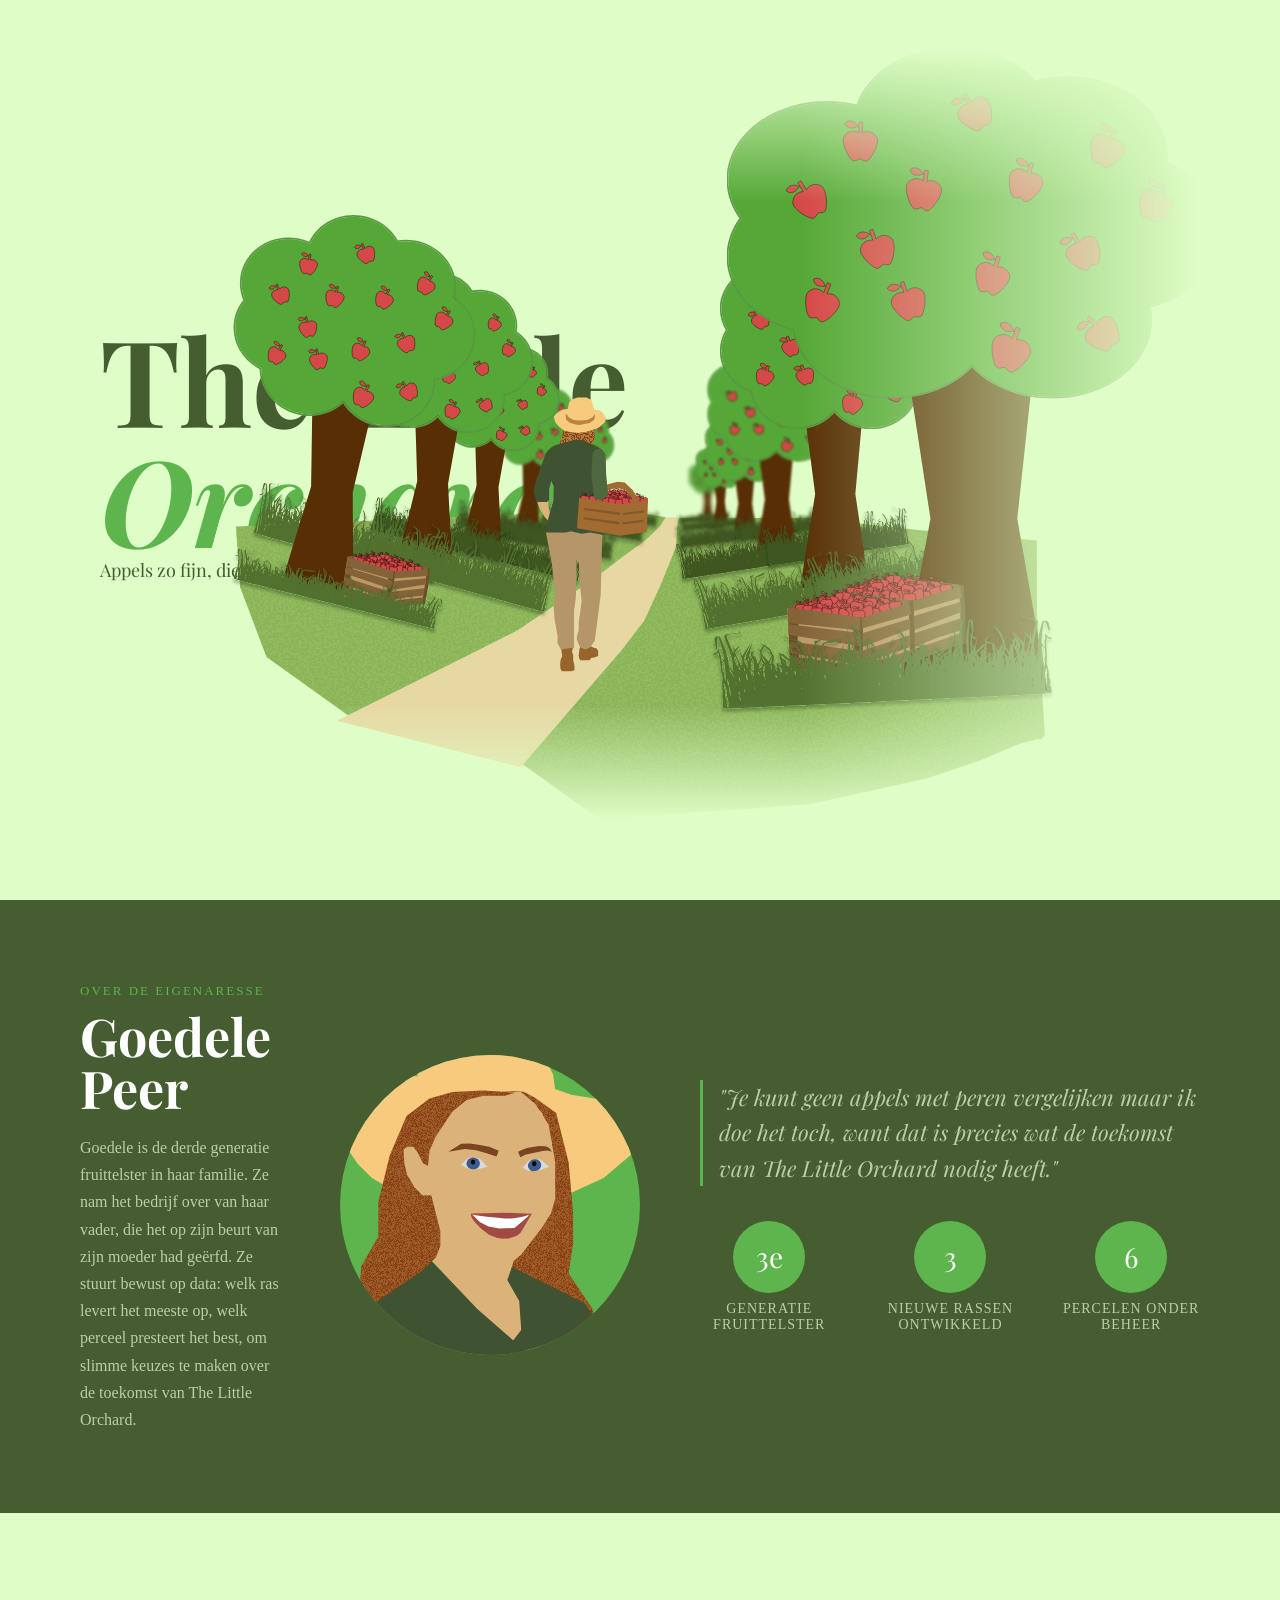
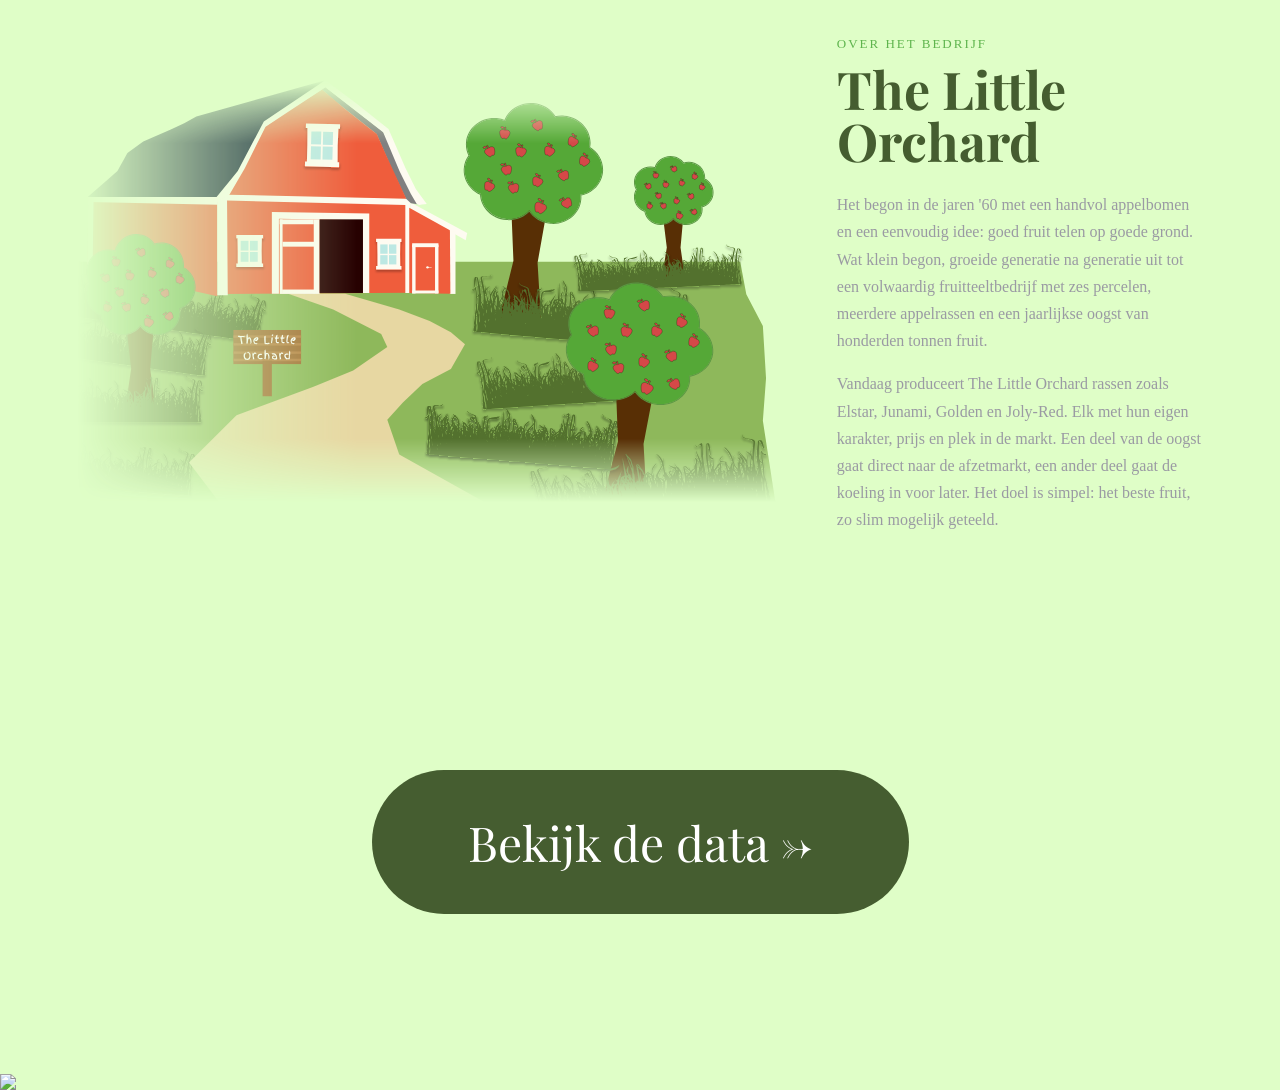
==== index.html @ 01099bfd "Landing Page Added landing page of The Little Orchard, with information about the owner, the busines" ====
<!DOCTYPE html>
<html lang="en">
<head>
    <meta charset="UTF-8">
    <meta name="viewport" content="width=device-width, initial-scale=1.0">
    <link href="https://fonts.googleapis.com/css2?family=Playfair+Display:ital,wght@0,700;1,700&display=swap" rel="stylesheet">
    <link rel="icon" href="img/icon.png">
    <title>The Little Orchard</title>
    <link rel="stylesheet" href="css/style.css">
</head>
<body>
    <section id="welcome">
        <div id="home">
            <h1>The Little</h1>
            <h1 class="orchard">Orchard!</h1>
            <p class="subtitle">Appels zo fijn, die moeten wel van The Little Orchard zijn!</p>
        </div>
        <img id="background" src="img/background.svg" alt="Achtergrond foto" draggable="false">
    </section>

    <section id="goedele">
        <div id="goedele-text">
            <p class="label">OVER DE EIGENARESSE</p>
            <h2>Goedele Peer</h2>
            <p>Goedele is de derde generatie fruittelster in haar familie. Ze nam het bedrijf over van haar vader, die het op zijn beurt van zijn moeder had geërfd. Ze stuurt bewust op data: welk ras levert het meeste op, welk perceel presteert het best, om slimme keuzes te maken over de toekomst van The Little Orchard.</p>
        </div>
        <div id="goedele-img">
            <img src="img/goedele.svg" alt="Goedele Peer" draggable="false">
        </div>
        <div id="goedele-extra">
            <blockquote>"Je kunt geen appels met peren vergelijken maar ik doe het toch, want dat is precies wat de toekomst van The Little Orchard nodig heeft."</blockquote>
            <div id="goedele-stats">
                <div class="stat">
                    <span class="stat-number">3e</span>
                    <span class="stat-label">generatie fruittelster</span>
                </div>
                <div class="stat">
                    <span class="stat-number">3</span>
                    <span class="stat-label">nieuwe rassen ontwikkeld</span>
                </div>
                <div class="stat">
                    <span class="stat-number">6</span>
                    <span class="stat-label">percelen onder beheer</span>
                </div>
            </div>
        </div>
    </section>

    <section id="about">
        <img id="about-bg" src="img/barn.svg" alt="The Little Orchard"  draggable="false">
        <div id="about-text">
            <p class="label">Over het bedrijf</p>
            <h2>The Little Orchard</h2>
            <p>Het begon in de jaren '60 met een handvol appelbomen en een eenvoudig idee: goed fruit telen op goede grond. Wat klein begon, groeide generatie na generatie uit tot een volwaardig fruitteeltbedrijf met zes percelen, meerdere appelrassen en een jaarlijkse oogst van honderden tonnen fruit.</p>
            <p>Vandaag produceert The Little Orchard rassen zoals Elstar, Junami, Golden en Joly-Red. Elk met hun eigen karakter, prijs en plek in de markt. Een deel van de oogst gaat direct naar de afzetmarkt, een ander deel gaat de koeling in voor later. Het doel is simpel: het beste fruit, zo slim mogelijk geteeld.</p>
        </div>
    </section>

    <section id="visualisation">
        <a href="hier-komt-de-href-naar-de-data-visualisatie-pagina.html" id="visualisation-btn">Bekijk de data →</a>
    </section>
    <img src="img/Grass.svg" id="grass" draggable="false">
</body>
</html>
---- css/style.css ----
body{
    background-color:#DFFEC7;
    margin:0;
}

#welcome {
    position: relative;
    min-height: 100vh;
    display: flex;
    align-items: center;
    padding-left: 100px;
}

#home h1 {
    margin: 0;
    line-height: 1.0;
    font-family: 'Playfair Display', serif;
    font-size: 120px;
    color: #455D30;
}

#home h1.orchard {
    color: #5EB44D;
    font-style: italic;
}

.subtitle{
    margin:0;
    font-family: 'Playfair Display', serif;
    font-size: 18px;
    color:#455D30;;
}

#background {
    position: absolute;
    right: 80px;
    bottom: 80px;
    width: 1000px;
    mask-image:
        linear-gradient(to left, transparent 0%, black 40%),
        linear-gradient(to bottom, transparent 0%, black 20%),
        linear-gradient(to top, transparent 0%, black 15%);
    mask-composite: intersect;
}

#goedele {
    display: flex;
    align-items: center;
    justify-content: space-between;
    gap: 60px;
    padding: 80px 80px;
    background-color: #455D30;
}

#goedele-text .label {
    margin: 0 0 8px 0;
    font-size: 13px;
    letter-spacing: 2px;
    color: #5EB44D;
}

#goedele-text h2 {
    margin: 0 0 20px 0;
    font-family: 'Playfair Display', serif;
    font-size: 52px;
    color: white;
    line-height: 1.0;
}

#goedele-text p {
    margin: 0;
    color: #b8cfa8;
    max-width: 520px;
    line-height: 1.7;
}

#goedele-img img {
    width: 300px;
    height: 300px;
    border-radius: 50%;
    object-fit: cover;
    background-color: #5EB44D;
}

#goedele-extra {
    display: flex;
    flex-direction: column;
    gap: 35px;
    max-width: 500px;
}

#goedele-extra blockquote {
    margin: 0;
    font-family: 'Playfair Display', serif;
    font-style: italic;
    font-size: 22px;
    color: #b8cfa8;
    line-height: 1.6;
    border-left: 3px solid #5EB44D;
    padding-left: 16px;
}

#goedele-stats {
    display: flex;
    flex-direction: row;
    gap: 32px;
}

.stat {
    display: flex;
    flex-direction: column;
    align-items: center;
    gap: 8px;
}

.stat-number {
    font-family: 'Playfair Display', serif;
    font-size: 28px;
    color: white;
    line-height: 1.0;
    width: 72px;
    height: 72px;
    border-radius: 50%;
    background-color: #5EB44D;
    display: flex;
    align-items: center;
    justify-content: center;
}

.stat-label {
    font-size: 14px;
    color: #b8cfa8;
    text-transform: uppercase;
    letter-spacing: 1px;
    text-align: center;
}

#about {
    position: relative;
    display: flex;
    align-items: center;
    gap: 60px;
    padding: 120px 6vw;
    overflow: hidden;
}

#about-bg {
    width: 700px;
    flex-shrink: 0;
    mask-image:
        linear-gradient(to right, transparent 0%, black 40%),
        linear-gradient(to bottom, transparent 0%, black 15%),
        linear-gradient(to top, transparent 0%, black 15%);
    mask-composite: intersect;
}

#about-text .label {
    margin: 0 0 8px 0;
    font-size: 13px;
    text-transform: uppercase;
    letter-spacing: 2px;
    color: #5EB44D;
}

#about h2 {
    margin: 0 0 24px 0;
    font-family: 'Playfair Display', serif;
    font-size: 52px;
    color: #455D30;
    line-height: 1.0;
}

#about p {
    margin: 0 0 16px 0;
    color: #9a9aa3;
    line-height: 1.7;
}

#visualisation {
    display: flex;
    flex-direction: column;
    align-items: center;
    justify-content: center;
    padding: 100px 6vw 160px 6vw;
    gap: 80px;
}

#visualisation-btn {
    font-family: 'Playfair Display', serif;
    font-size: 48px;
    color: white;
    background-color: #455D30;
    padding: 40px 96px;
    border-radius: 100px;
    text-decoration: none;
    transition: background-color 0.2s;
}

#visualisation-btn:hover {
    background-color: #5EB44D;
}

#grass {
    width: 100%;
    display: block;
}
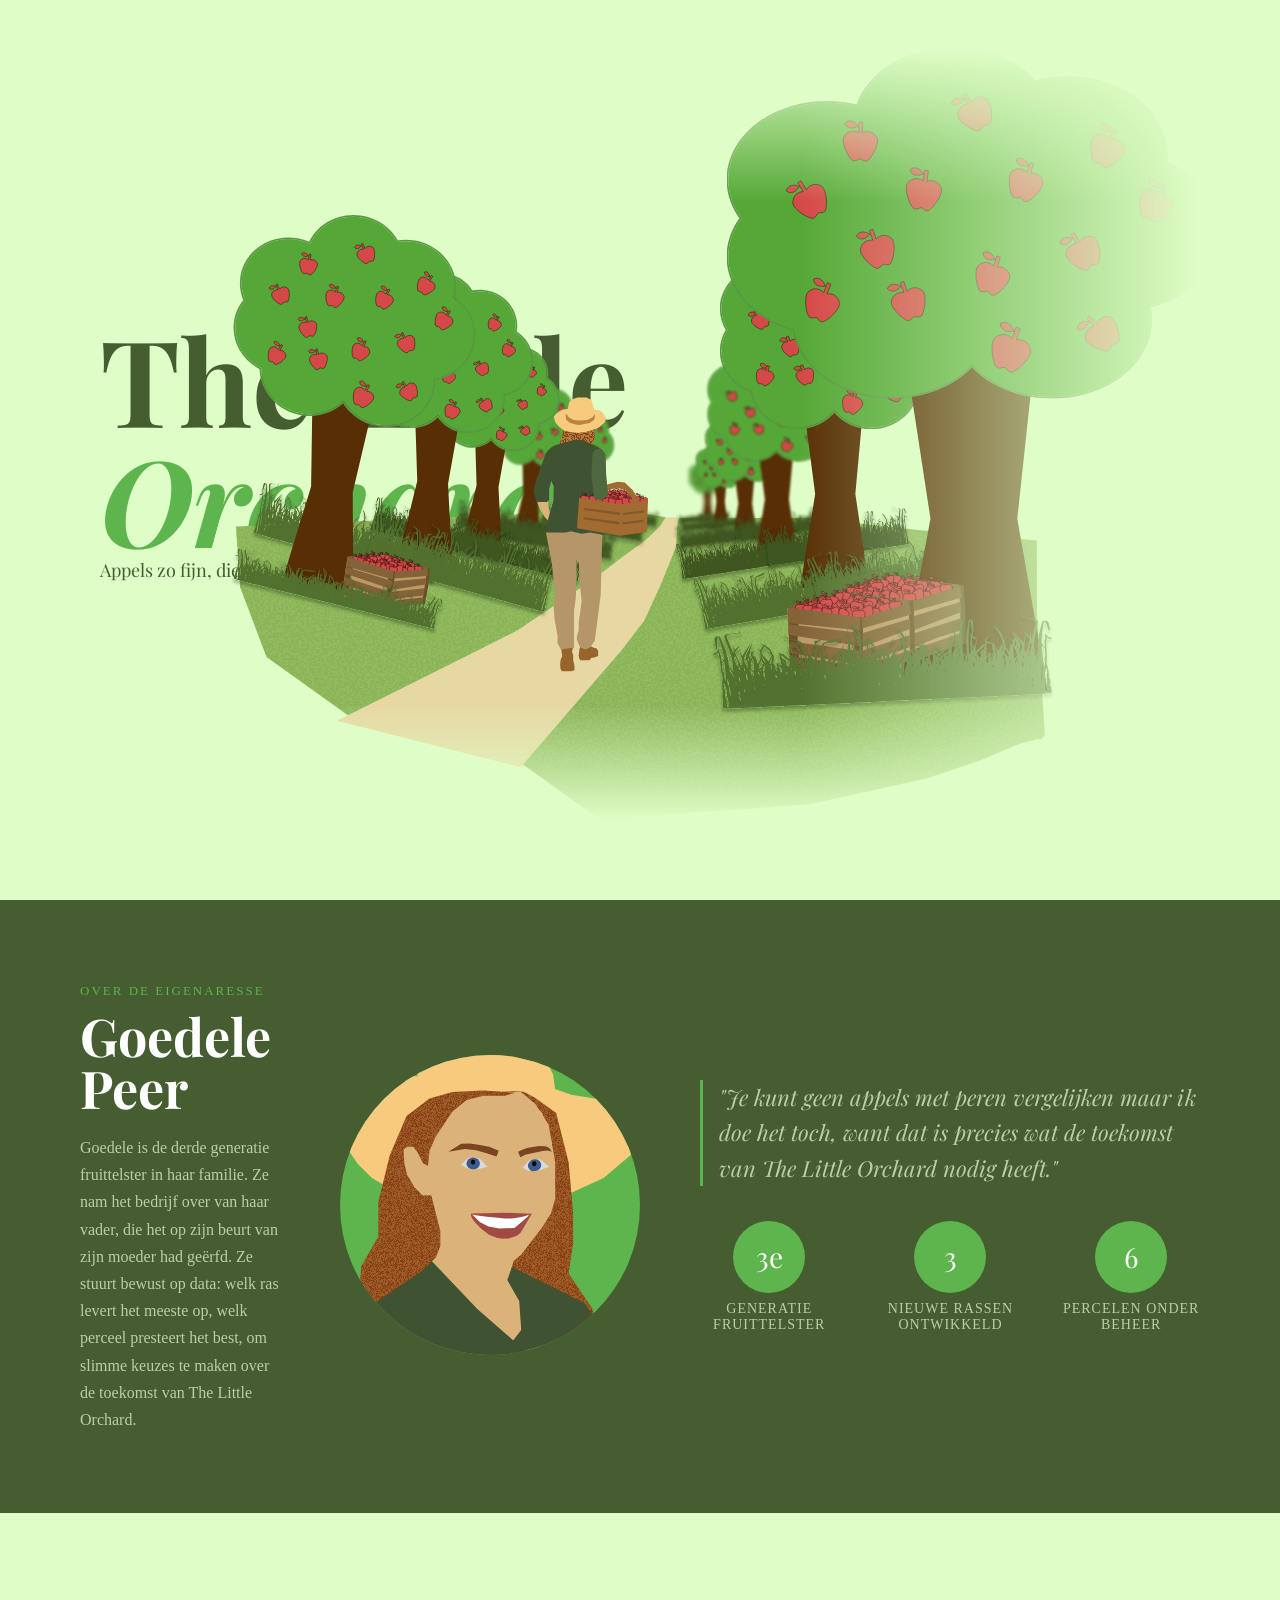
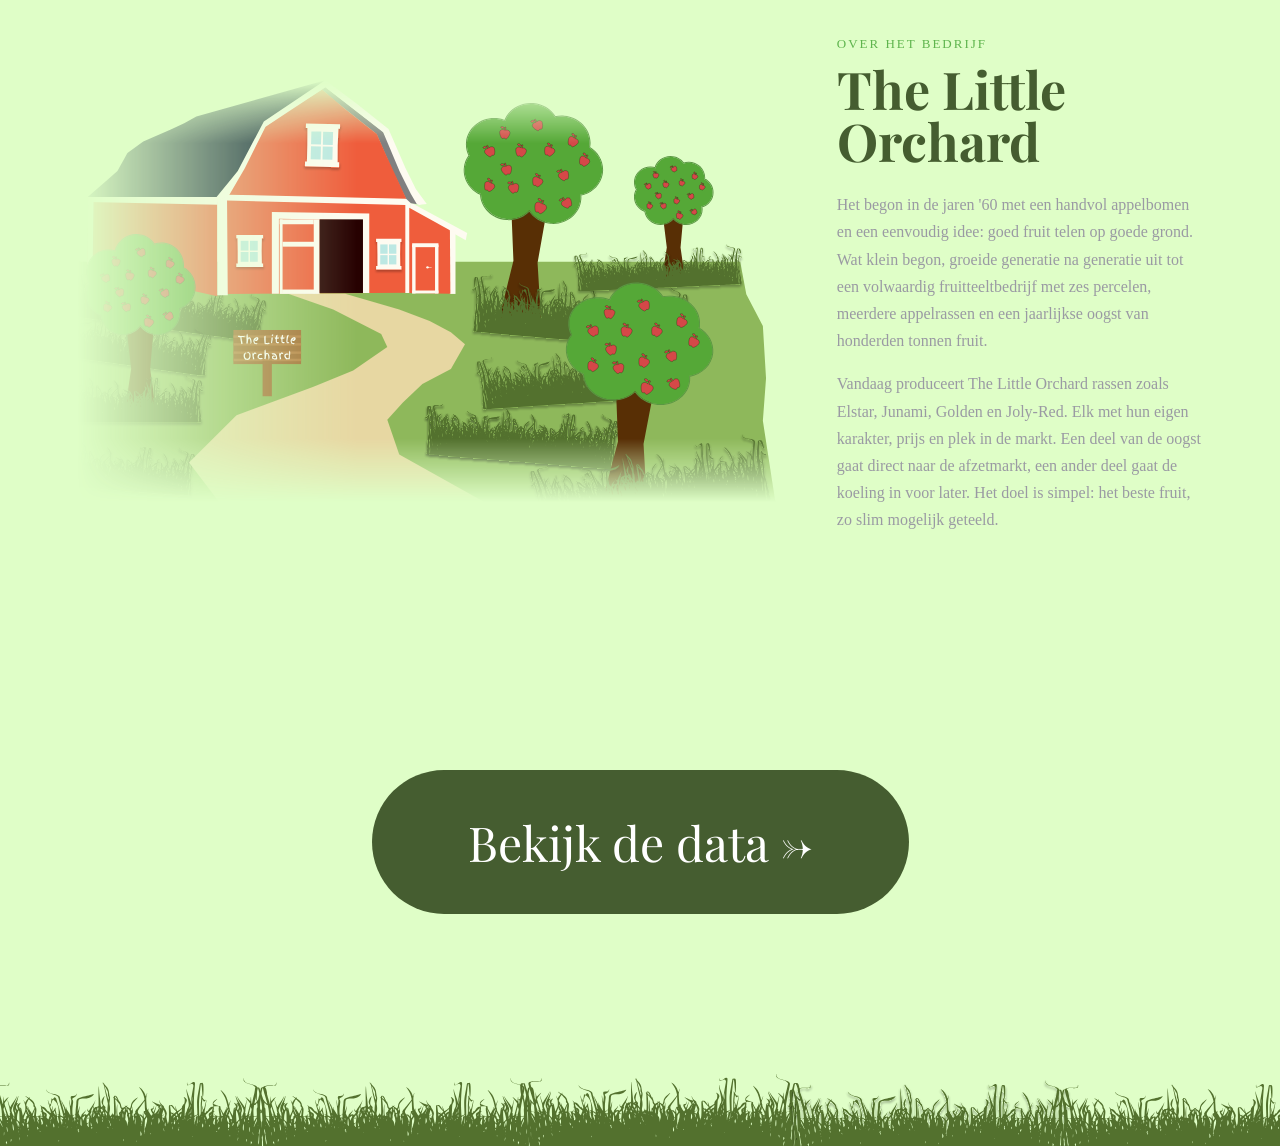
==== commit 23776dd5: "Fix image source case sensitivity in index.html" ====
--- a/index.html
+++ b/index.html
@@ -59,6 +59,6 @@
     <section id="visualisation">
         <a href="hier-komt-de-href-naar-de-data-visualisatie-pagina.html" id="visualisation-btn">Bekijk de data →</a>
     </section>
-    <img src="img/Grass.svg" id="grass" draggable="false">
+    <img src="img/grass.svg" id="grass" draggable="false">
 </body>
-</html>+</html>
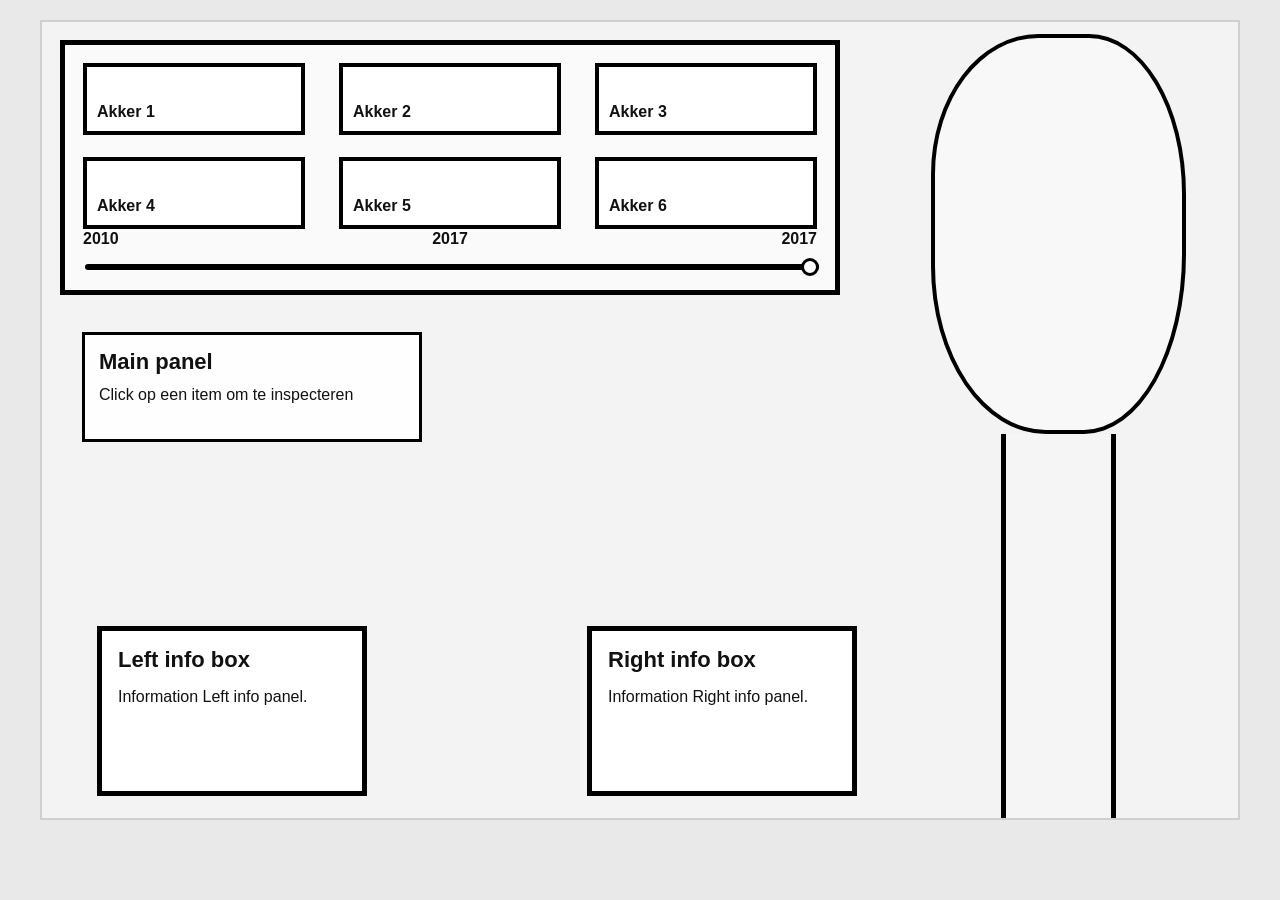
==== commit c422836c: "data-page index, js, css" ====
--- a/index.html
+++ b/index.html
@@ -1,64 +1,72 @@
-<!DOCTYPE html>
-<html lang="en">
-<head>
-    <meta charset="UTF-8">
-    <meta name="viewport" content="width=device-width, initial-scale=1.0">
-    <link href="https://fonts.googleapis.com/css2?family=Playfair+Display:ital,wght@0,700;1,700&display=swap" rel="stylesheet">
-    <link rel="icon" href="img/icon.png">
-    <title>The Little Orchard</title>
-    <link rel="stylesheet" href="css/style.css">
-</head>
-<body>
-    <section id="welcome">
-        <div id="home">
-            <h1>The Little</h1>
-            <h1 class="orchard">Orchard!</h1>
-            <p class="subtitle">Appels zo fijn, die moeten wel van The Little Orchard zijn!</p>
-        </div>
-        <img id="background" src="img/background.svg" alt="Achtergrond foto" draggable="false">
-    </section>
-
-    <section id="goedele">
-        <div id="goedele-text">
-            <p class="label">OVER DE EIGENARESSE</p>
-            <h2>Goedele Peer</h2>
-            <p>Goedele is de derde generatie fruittelster in haar familie. Ze nam het bedrijf over van haar vader, die het op zijn beurt van zijn moeder had geërfd. Ze stuurt bewust op data: welk ras levert het meeste op, welk perceel presteert het best, om slimme keuzes te maken over de toekomst van The Little Orchard.</p>
-        </div>
-        <div id="goedele-img">
-            <img src="img/goedele.svg" alt="Goedele Peer" draggable="false">
-        </div>
-        <div id="goedele-extra">
-            <blockquote>"Je kunt geen appels met peren vergelijken maar ik doe het toch, want dat is precies wat de toekomst van The Little Orchard nodig heeft."</blockquote>
-            <div id="goedele-stats">
-                <div class="stat">
-                    <span class="stat-number">3e</span>
-                    <span class="stat-label">generatie fruittelster</span>
-                </div>
-                <div class="stat">
-                    <span class="stat-number">3</span>
-                    <span class="stat-label">nieuwe rassen ontwikkeld</span>
-                </div>
-                <div class="stat">
-                    <span class="stat-number">6</span>
-                    <span class="stat-label">percelen onder beheer</span>
-                </div>
-            </div>
-        </div>
-    </section>
-
-    <section id="about">
-        <img id="about-bg" src="img/barn.svg" alt="The Little Orchard"  draggable="false">
-        <div id="about-text">
-            <p class="label">Over het bedrijf</p>
-            <h2>The Little Orchard</h2>
-            <p>Het begon in de jaren '60 met een handvol appelbomen en een eenvoudig idee: goed fruit telen op goede grond. Wat klein begon, groeide generatie na generatie uit tot een volwaardig fruitteeltbedrijf met zes percelen, meerdere appelrassen en een jaarlijkse oogst van honderden tonnen fruit.</p>
-            <p>Vandaag produceert The Little Orchard rassen zoals Elstar, Junami, Golden en Joly-Red. Elk met hun eigen karakter, prijs en plek in de markt. Een deel van de oogst gaat direct naar de afzetmarkt, een ander deel gaat de koeling in voor later. Het doel is simpel: het beste fruit, zo slim mogelijk geteeld.</p>
-        </div>
-    </section>
-
-    <section id="visualisation">
-        <a href="hier-komt-de-href-naar-de-data-visualisatie-pagina.html" id="visualisation-btn">Bekijk de data →</a>
-    </section>
-    <img src="img/grass.svg" id="grass" draggable="false">
-</body>
-</html>
+<!DOCTYPE html>
+<html lang="en">
+<head>
+  <meta charset="UTF-8" />
+  <meta name="viewport" content="width=device-width, initial-scale=1.0" />
+  <title>Appelboom Main Page</title>
+  <link rel="stylesheet" href="css/style.css" />
+  <script src="https://d3js.org/d3.v7.min.js"></script>
+</head>
+<body>
+  <main class="dashboard">
+
+    <!-- Akker velden -->
+    <section class="fields-panel">
+      <div class="fields-grid">
+        <div class="field-card interactive" data-field="Akker 1">Akker 1</div>
+        <div class="field-card interactive" data-field="Akker 2">Akker 2</div>
+        <div class="field-card interactive" data-field="Akker 3">Akker 3</div>
+        <div class="field-card interactive" data-field="Akker 4">Akker 4</div>
+        <div class="field-card interactive" data-field="Akker 5">Akker 5</div>
+        <div class="field-card interactive" data-field="Akker 6">Akker 6</div>
+      </div>
+
+      <div class="timeline-section">
+        <div class="year-labels">
+          <span>2010</span>
+          <span id="currentYear">2017</span>
+          <span>2017</span>
+        </div>
+
+        <input
+          type="range"
+          id="yearSlider"
+          min="2010"
+          max="2017"
+          step="1"
+          value="2017"
+        />
+      </div>
+    </section>
+
+    <!-- Boom -->
+    <section class="tree-panel">
+      <div class="tree-crown">
+        <svg id="treeSvg" viewBox="0 0 260 340"></svg>
+      </div>
+      <div class="tree-trunk"></div>
+    </section>
+
+
+    <!-- Info box links / rechts onder -->
+    <section class="bottom-box left-box interactive" id="leftInfoBox">
+      <h3>Left info box</h3>
+      <p>Information Left info panel.</p>
+    </section>
+
+    <section class="bottom-box right-box interactive" id="rightInfoBox">
+      <h3>Right info box</h3>
+      <p>Information Right info panel.</p>
+    </section>
+
+    <!-- Main info panel -->
+    <section class="status-box" id="statusBox">
+      <h2>Main panel</h2>
+      <p>Click op een item om te inspecteren</p>
+    </section>
+
+  </main>
+
+  <script src="js/script.js"></script>
+</body>
+</html>
--- a/css/style.css
+++ b/css/style.css
@@ -1,206 +1,219 @@
-body{
-    background-color:#DFFEC7;
-    margin:0;
-}
-
-#welcome {
-    position: relative;
-    min-height: 100vh;
-    display: flex;
-    align-items: center;
-    padding-left: 100px;
-}
-
-#home h1 {
-    margin: 0;
-    line-height: 1.0;
-    font-family: 'Playfair Display', serif;
-    font-size: 120px;
-    color: #455D30;
-}
-
-#home h1.orchard {
-    color: #5EB44D;
-    font-style: italic;
-}
-
-.subtitle{
-    margin:0;
-    font-family: 'Playfair Display', serif;
-    font-size: 18px;
-    color:#455D30;;
-}
-
-#background {
-    position: absolute;
-    right: 80px;
-    bottom: 80px;
-    width: 1000px;
-    mask-image:
-        linear-gradient(to left, transparent 0%, black 40%),
-        linear-gradient(to bottom, transparent 0%, black 20%),
-        linear-gradient(to top, transparent 0%, black 15%);
-    mask-composite: intersect;
-}
-
-#goedele {
-    display: flex;
-    align-items: center;
-    justify-content: space-between;
-    gap: 60px;
-    padding: 80px 80px;
-    background-color: #455D30;
-}
-
-#goedele-text .label {
-    margin: 0 0 8px 0;
-    font-size: 13px;
-    letter-spacing: 2px;
-    color: #5EB44D;
-}
-
-#goedele-text h2 {
-    margin: 0 0 20px 0;
-    font-family: 'Playfair Display', serif;
-    font-size: 52px;
-    color: white;
-    line-height: 1.0;
-}
-
-#goedele-text p {
-    margin: 0;
-    color: #b8cfa8;
-    max-width: 520px;
-    line-height: 1.7;
-}
-
-#goedele-img img {
-    width: 300px;
-    height: 300px;
-    border-radius: 50%;
-    object-fit: cover;
-    background-color: #5EB44D;
-}
-
-#goedele-extra {
-    display: flex;
-    flex-direction: column;
-    gap: 35px;
-    max-width: 500px;
-}
-
-#goedele-extra blockquote {
-    margin: 0;
-    font-family: 'Playfair Display', serif;
-    font-style: italic;
-    font-size: 22px;
-    color: #b8cfa8;
-    line-height: 1.6;
-    border-left: 3px solid #5EB44D;
-    padding-left: 16px;
-}
-
-#goedele-stats {
-    display: flex;
-    flex-direction: row;
-    gap: 32px;
-}
-
-.stat {
-    display: flex;
-    flex-direction: column;
-    align-items: center;
-    gap: 8px;
-}
-
-.stat-number {
-    font-family: 'Playfair Display', serif;
-    font-size: 28px;
-    color: white;
-    line-height: 1.0;
-    width: 72px;
-    height: 72px;
-    border-radius: 50%;
-    background-color: #5EB44D;
-    display: flex;
-    align-items: center;
-    justify-content: center;
-}
-
-.stat-label {
-    font-size: 14px;
-    color: #b8cfa8;
-    text-transform: uppercase;
-    letter-spacing: 1px;
-    text-align: center;
-}
-
-#about {
-    position: relative;
-    display: flex;
-    align-items: center;
-    gap: 60px;
-    padding: 120px 6vw;
-    overflow: hidden;
-}
-
-#about-bg {
-    width: 700px;
-    flex-shrink: 0;
-    mask-image:
-        linear-gradient(to right, transparent 0%, black 40%),
-        linear-gradient(to bottom, transparent 0%, black 15%),
-        linear-gradient(to top, transparent 0%, black 15%);
-    mask-composite: intersect;
-}
-
-#about-text .label {
-    margin: 0 0 8px 0;
-    font-size: 13px;
-    text-transform: uppercase;
-    letter-spacing: 2px;
-    color: #5EB44D;
-}
-
-#about h2 {
-    margin: 0 0 24px 0;
-    font-family: 'Playfair Display', serif;
-    font-size: 52px;
-    color: #455D30;
-    line-height: 1.0;
-}
-
-#about p {
-    margin: 0 0 16px 0;
-    color: #9a9aa3;
-    line-height: 1.7;
-}
-
-#visualisation {
-    display: flex;
-    flex-direction: column;
-    align-items: center;
-    justify-content: center;
-    padding: 100px 6vw 160px 6vw;
-    gap: 80px;
-}
-
-#visualisation-btn {
-    font-family: 'Playfair Display', serif;
-    font-size: 48px;
-    color: white;
-    background-color: #455D30;
-    padding: 40px 96px;
-    border-radius: 100px;
-    text-decoration: none;
-    transition: background-color 0.2s;
-}
-
-#visualisation-btn:hover {
-    background-color: #5EB44D;
-}
-
-#grass {
-    width: 100%;
-    display: block;
+* {
+  box-sizing: border-box;
+}
+
+body {
+  margin: 0;
+  font-family: Arial, Helvetica, sans-serif;
+  background: #e9e9e9;
+  color: #111;
+}
+
+.dashboard {
+  position: relative;
+  width: 1200px;
+  height: 800px;
+  margin: 20px auto;
+  background: #f3f3f3;
+  overflow: hidden;
+  border: 2px solid #cfcfcf;
+}
+
+/* Generic hoverable style */
+.interactive {
+  cursor: pointer;
+  transition: transform 0.2s ease, box-shadow 0.2s ease, background-color 0.2s ease;
+}
+
+.interactive:hover {
+  transform: translateY(-2px);
+  box-shadow: 0 8px 18px rgba(0, 0, 0, 0.14);
+}
+
+/* Top-left panel */
+.fields-panel {
+  position: absolute;
+  top: 18px;
+  left: 18px;
+  width: 780px;
+  height: 255px;
+  border: 5px solid #000;
+  background: #fafafa;
+  padding: 18px 18px 12px;
+  z-index: 5;
+}
+
+.fields-grid {
+  display: grid;
+  grid-template-columns: repeat(3, 1fr);
+  gap: 22px 34px;
+  margin-bottom: 28px;
+}
+
+.field-card {
+  width: 100%;
+  height: 72px;
+  border: 4px solid #000;
+  background: #fff;
+  display: flex;
+  align-items: end;
+  justify-content: left;
+  padding: 10px;
+  font-weight: 700;
+}
+
+.field-card:hover {
+  background: #eef8ea;
+}
+
+.timeline-section {
+  position: absolute;
+  left: 18px;
+  right: 18px;
+  bottom: 16px;
+}
+
+.year-labels {
+  display: flex;
+  justify-content: space-between;
+  align-items: center;
+  margin-bottom: 8px;
+  font-weight: 700;
+}
+
+#currentYear {
+  min-width: 55px;
+  text-align: center;
+}
+
+#yearSlider {
+  width: 100%;
+  appearance: none;
+  height: 6px;
+  background: #000;
+  border-radius: 4px;
+  outline: none;
+}
+
+#yearSlider::-webkit-slider-thumb {
+  appearance: none;
+  width: 18px;
+  height: 18px;
+  border: 3px solid #000;
+  border-radius: 50%;
+  background: #fff;
+  cursor: pointer;
+}
+
+#yearSlider::-moz-range-thumb {
+  width: 18px;
+  height: 18px;
+  border: 3px solid #000;
+  border-radius: 50%;
+  background: #fff;
+  cursor: pointer;
+}
+
+/* Tree */
+.tree-panel {
+  position: absolute;
+  top: 12px;
+  right: 35px;
+  width: 290px;
+  height: 650px;
+  z-index: 4;
+}
+
+.tree-crown {
+  position: relative;
+  width: 255px;
+  height: 400px;
+  margin: 0 auto;
+  border: 4px solid #000;
+  background: #f8f8f8;
+  border-radius: 42% 38% 40% 45% / 35% 40% 45% 42%;
+  overflow: hidden;
+}
+
+#treeSvg {
+  width: 100%;
+  height: 100%;
+  display: block;
+}
+
+.tree-trunk {
+  width: 115px;
+  height: 400px;
+  margin: 0 auto;
+  border-left: 5px solid #000;
+  border-right: 5px solid #000;
+  background: #f5f5f5;
+}
+
+/* Road lines */
+.road-lines {
+  position: absolute;
+  inset: 0;
+  z-index: 1;
+  pointer-events: none;
+}
+
+.road-lines path {
+  fill: none;
+  stroke: #000;
+  stroke-width: 4;
+  stroke-linecap: round;
+}
+
+/* Bottom boxes */
+.bottom-box {
+  position: absolute;
+  bottom: 22px;
+  width: 270px;
+  height: 170px;
+  border: 5px solid #000;
+  background: #fff;
+  padding: 16px;
+  z-index: 5;
+}
+
+.left-box {
+  left: 55px;
+}
+
+.right-box {
+  left: 545px;
+}
+
+.bottom-box h3 {
+  margin: 0 0 12px;
+  font-size: 22px;
+}
+
+.bottom-box p {
+  margin: 0;
+  line-height: 1.5;
+}
+
+/* Middle status */
+.status-box {
+  position: absolute;
+  top: 310px;
+  left: 40px;
+  width: 340px;
+  min-height: 110px;
+  background: rgba(255, 255, 255, 0.96);
+  border: 3px solid #000;
+  padding: 14px;
+  z-index: 5;
+}
+
+.status-box h2 {
+  margin: 0 0 8px;
+  font-size: 22px;
+}
+
+.status-box p {
+  margin: 0;
+  line-height: 1.45;
 }
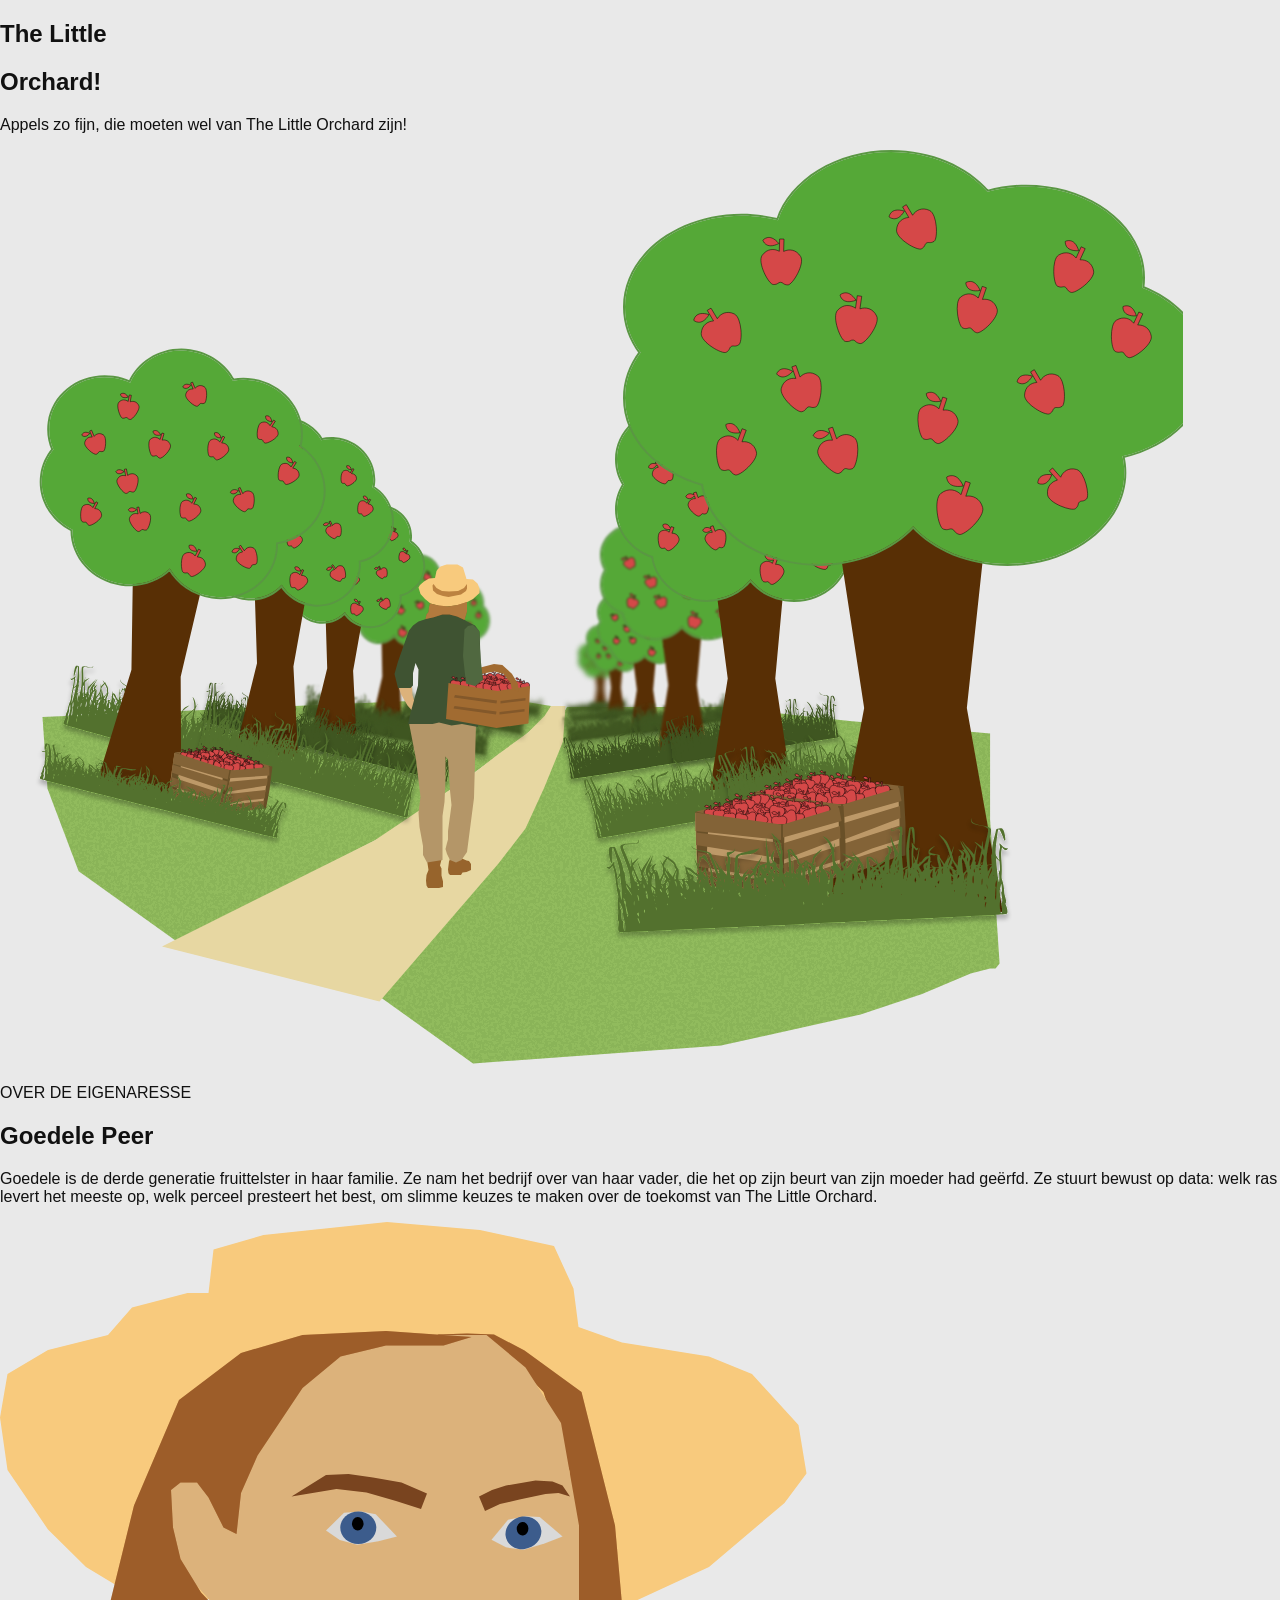
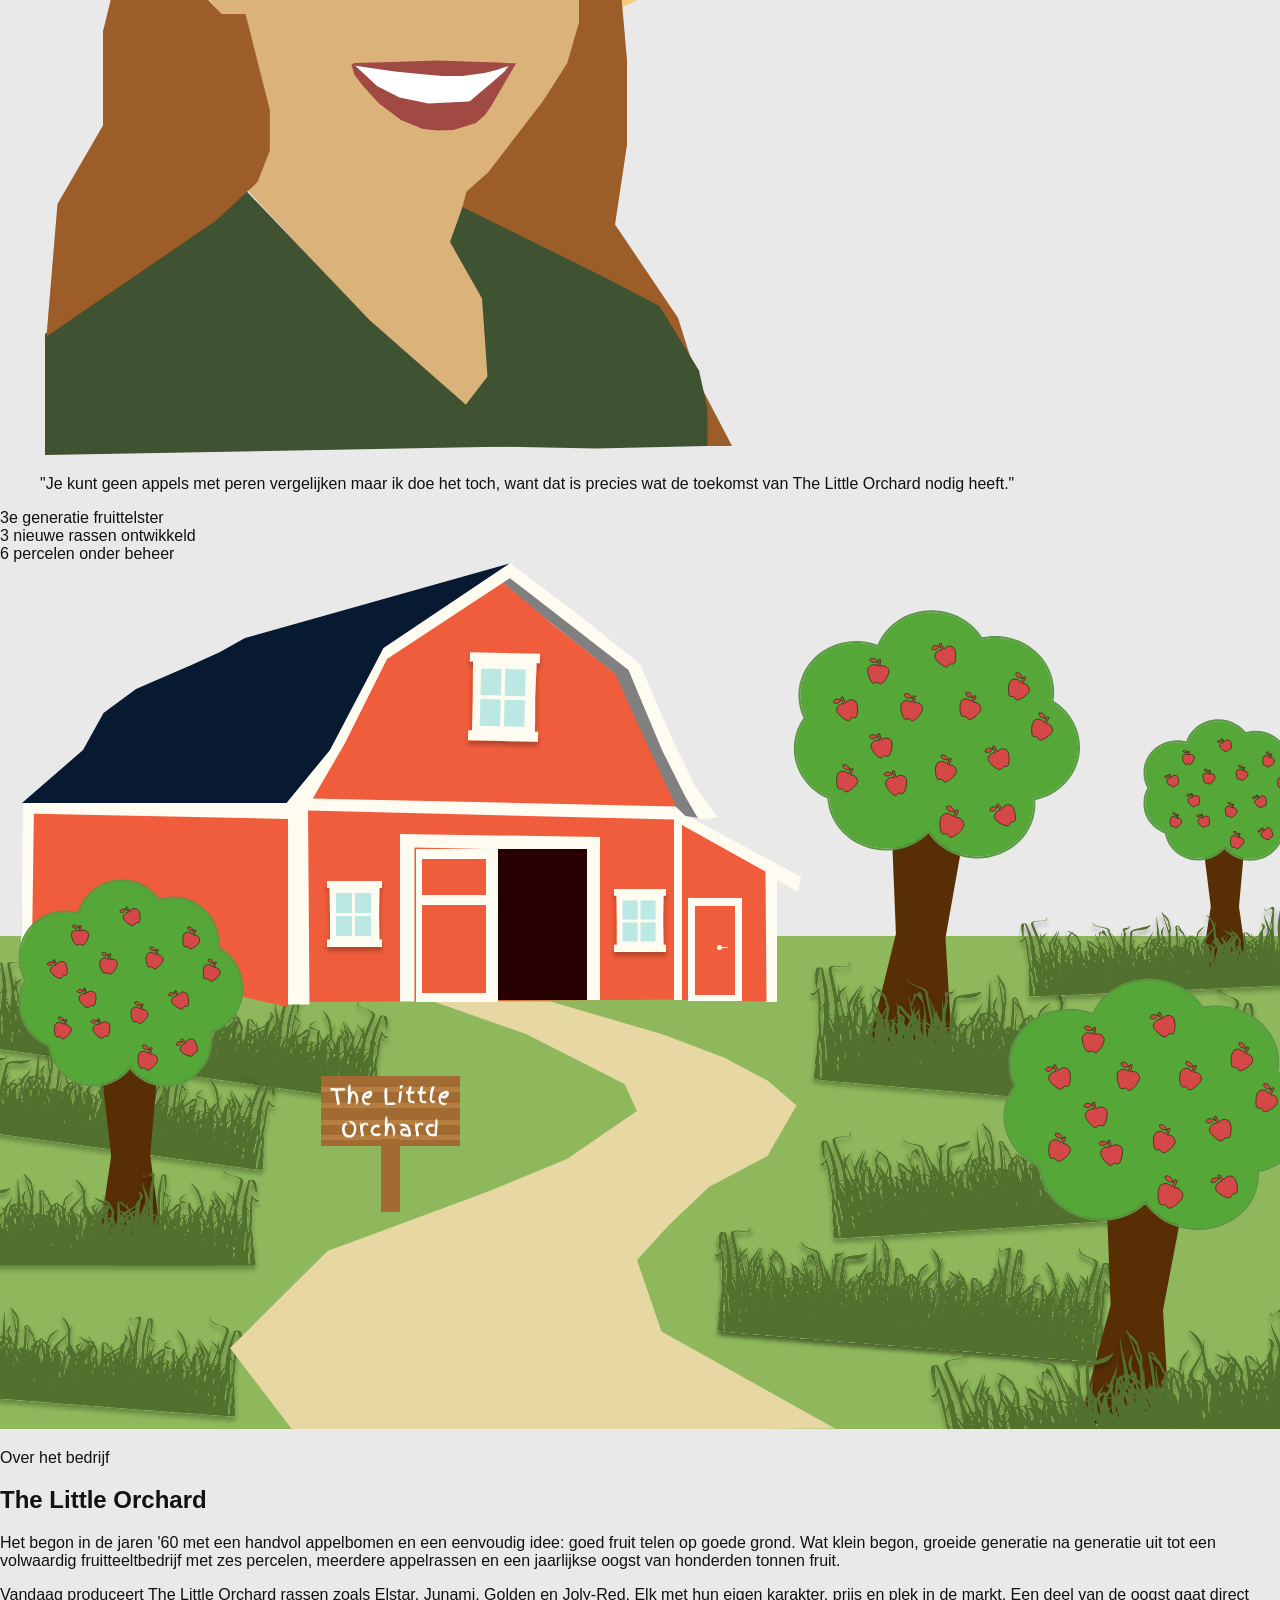
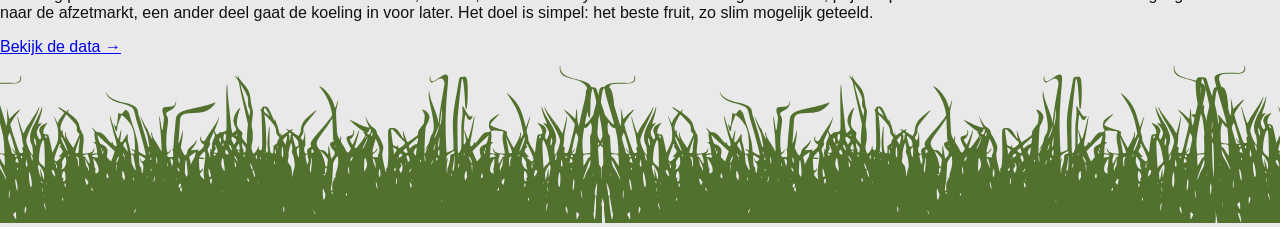
==== commit 072b5419: "Added svg's for data visualisation" ====
--- a/index.html
+++ b/index.html
@@ -1,72 +1,64 @@
-<!DOCTYPE html>
-<html lang="en">
-<head>
-  <meta charset="UTF-8" />
-  <meta name="viewport" content="width=device-width, initial-scale=1.0" />
-  <title>Appelboom Main Page</title>
-  <link rel="stylesheet" href="css/style.css" />
-  <script src="https://d3js.org/d3.v7.min.js"></script>
-</head>
-<body>
-  <main class="dashboard">
-
-    <!-- Akker velden -->
-    <section class="fields-panel">
-      <div class="fields-grid">
-        <div class="field-card interactive" data-field="Akker 1">Akker 1</div>
-        <div class="field-card interactive" data-field="Akker 2">Akker 2</div>
-        <div class="field-card interactive" data-field="Akker 3">Akker 3</div>
-        <div class="field-card interactive" data-field="Akker 4">Akker 4</div>
-        <div class="field-card interactive" data-field="Akker 5">Akker 5</div>
-        <div class="field-card interactive" data-field="Akker 6">Akker 6</div>
-      </div>
-
-      <div class="timeline-section">
-        <div class="year-labels">
-          <span>2010</span>
-          <span id="currentYear">2017</span>
-          <span>2017</span>
-        </div>
-
-        <input
-          type="range"
-          id="yearSlider"
-          min="2010"
-          max="2017"
-          step="1"
-          value="2017"
-        />
-      </div>
-    </section>
-
-    <!-- Boom -->
-    <section class="tree-panel">
-      <div class="tree-crown">
-        <svg id="treeSvg" viewBox="0 0 260 340"></svg>
-      </div>
-      <div class="tree-trunk"></div>
-    </section>
-
-
-    <!-- Info box links / rechts onder -->
-    <section class="bottom-box left-box interactive" id="leftInfoBox">
-      <h3>Left info box</h3>
-      <p>Information Left info panel.</p>
-    </section>
-
-    <section class="bottom-box right-box interactive" id="rightInfoBox">
-      <h3>Right info box</h3>
-      <p>Information Right info panel.</p>
-    </section>
-
-    <!-- Main info panel -->
-    <section class="status-box" id="statusBox">
-      <h2>Main panel</h2>
-      <p>Click op een item om te inspecteren</p>
-    </section>
-
-  </main>
-
-  <script src="js/script.js"></script>
-</body>
+<!DOCTYPE html>
+<html lang="en">
+<head>
+    <meta charset="UTF-8">
+    <meta name="viewport" content="width=device-width, initial-scale=1.0">
+    <link href="https://fonts.googleapis.com/css2?family=Playfair+Display:ital,wght@0,700;1,700&display=swap" rel="stylesheet">
+    <link rel="icon" href="img/icon.png">
+    <title>The Little Orchard</title>
+    <link rel="stylesheet" href="css/style.css">
+</head>
+<body>
+    <section id="welcome">
+        <div id="home">
+            <h1>The Little</h1>
+            <h1 class="orchard">Orchard!</h1>
+            <p class="subtitle">Appels zo fijn, die moeten wel van The Little Orchard zijn!</p>
+        </div>
+        <img id="background" src="img/background.svg" alt="Achtergrond foto" draggable="false">
+    </section>
+
+    <section id="goedele">
+        <div id="goedele-text">
+            <p class="label">OVER DE EIGENARESSE</p>
+            <h2>Goedele Peer</h2>
+            <p>Goedele is de derde generatie fruittelster in haar familie. Ze nam het bedrijf over van haar vader, die het op zijn beurt van zijn moeder had geërfd. Ze stuurt bewust op data: welk ras levert het meeste op, welk perceel presteert het best, om slimme keuzes te maken over de toekomst van The Little Orchard.</p>
+        </div>
+        <div id="goedele-img">
+            <img src="img/goedele.svg" alt="Goedele Peer" draggable="false">
+        </div>
+        <div id="goedele-extra">
+            <blockquote>"Je kunt geen appels met peren vergelijken maar ik doe het toch, want dat is precies wat de toekomst van The Little Orchard nodig heeft."</blockquote>
+            <div id="goedele-stats">
+                <div class="stat">
+                    <span class="stat-number">3e</span>
+                    <span class="stat-label">generatie fruittelster</span>
+                </div>
+                <div class="stat">
+                    <span class="stat-number">3</span>
+                    <span class="stat-label">nieuwe rassen ontwikkeld</span>
+                </div>
+                <div class="stat">
+                    <span class="stat-number">6</span>
+                    <span class="stat-label">percelen onder beheer</span>
+                </div>
+            </div>
+        </div>
+    </section>
+
+    <section id="about">
+        <img id="about-bg" src="img/barn.svg" alt="The Little Orchard"  draggable="false">
+        <div id="about-text">
+            <p class="label">Over het bedrijf</p>
+            <h2>The Little Orchard</h2>
+            <p>Het begon in de jaren '60 met een handvol appelbomen en een eenvoudig idee: goed fruit telen op goede grond. Wat klein begon, groeide generatie na generatie uit tot een volwaardig fruitteeltbedrijf met zes percelen, meerdere appelrassen en een jaarlijkse oogst van honderden tonnen fruit.</p>
+            <p>Vandaag produceert The Little Orchard rassen zoals Elstar, Junami, Golden en Joly-Red. Elk met hun eigen karakter, prijs en plek in de markt. Een deel van de oogst gaat direct naar de afzetmarkt, een ander deel gaat de koeling in voor later. Het doel is simpel: het beste fruit, zo slim mogelijk geteeld.</p>
+        </div>
+    </section>
+
+    <section id="visualisation">
+        <a href="hier-komt-de-href-naar-de-data-visualisatie-pagina.html" id="visualisation-btn">Bekijk de data →</a>
+    </section>
+    <img src="img/grass.svg" id="grass" draggable="false">
+</body>
 </html>
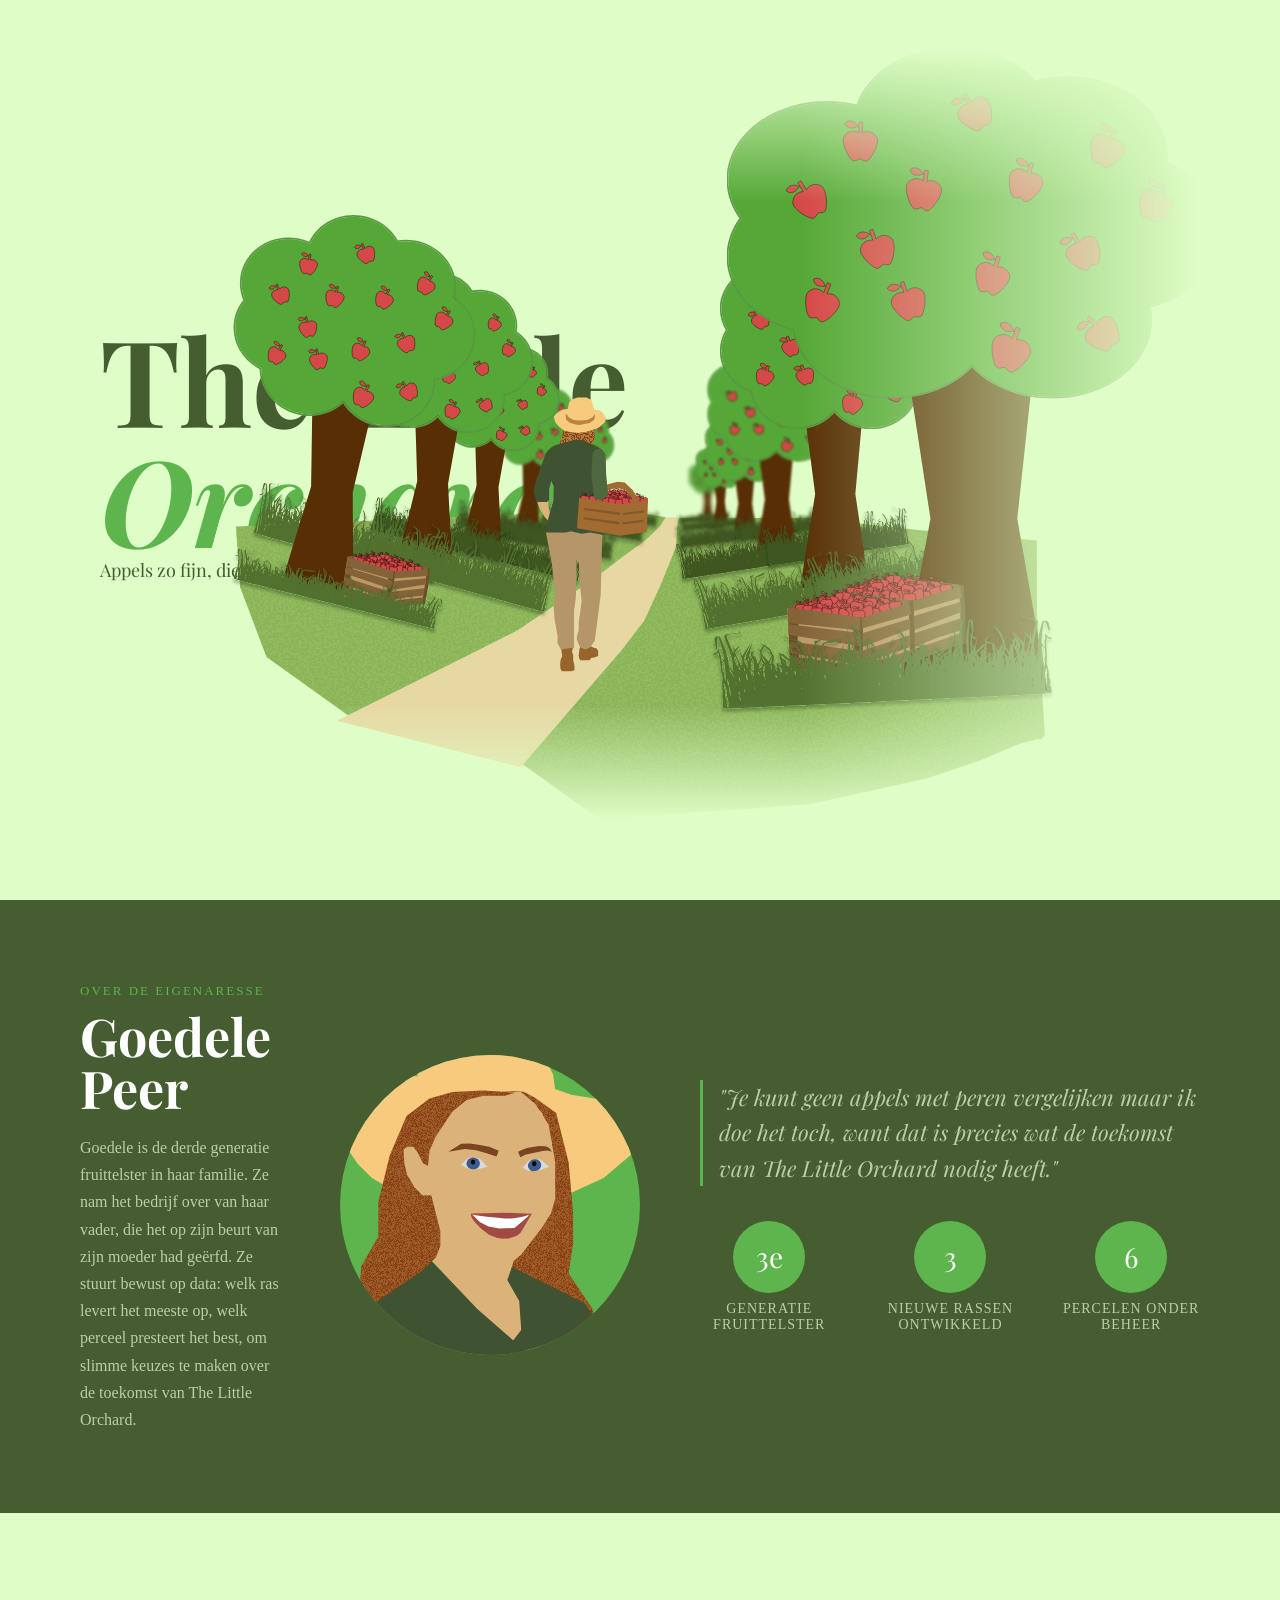
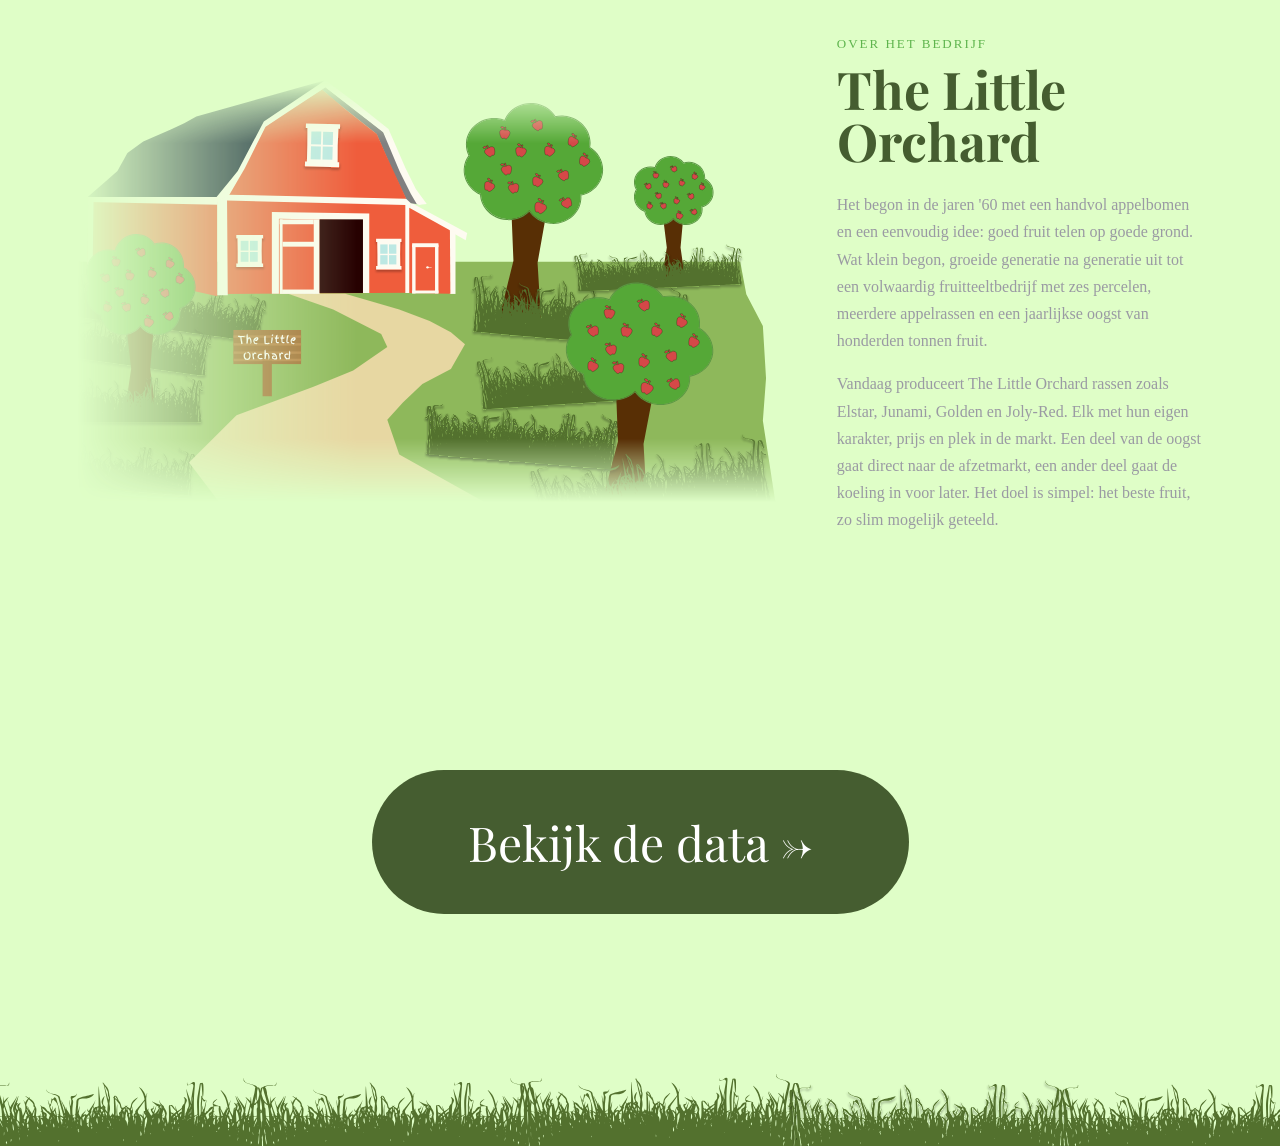
==== commit 9f9379aa: "Aangepaste html/css" ====
--- a/index.html
+++ b/index.html
@@ -57,7 +57,7 @@
     </section>
 
     <section id="visualisation">
-        <a href="hier-komt-de-href-naar-de-data-visualisatie-pagina.html" id="visualisation-btn">Bekijk de data →</a>
+        <a href="mainpage.html" id="visualisation-btn">Bekijk de data →</a>
     </section>
     <img src="img/grass.svg" id="grass" draggable="false">
 </body>
--- a/css/style.css
+++ b/css/style.css
@@ -1,219 +1,206 @@
-* {
-  box-sizing: border-box;
-}
-
-body {
-  margin: 0;
-  font-family: Arial, Helvetica, sans-serif;
-  background: #e9e9e9;
-  color: #111;
-}
-
-.dashboard {
-  position: relative;
-  width: 1200px;
-  height: 800px;
-  margin: 20px auto;
-  background: #f3f3f3;
-  overflow: hidden;
-  border: 2px solid #cfcfcf;
-}
-
-/* Generic hoverable style */
-.interactive {
-  cursor: pointer;
-  transition: transform 0.2s ease, box-shadow 0.2s ease, background-color 0.2s ease;
-}
-
-.interactive:hover {
-  transform: translateY(-2px);
-  box-shadow: 0 8px 18px rgba(0, 0, 0, 0.14);
-}
-
-/* Top-left panel */
-.fields-panel {
-  position: absolute;
-  top: 18px;
-  left: 18px;
-  width: 780px;
-  height: 255px;
-  border: 5px solid #000;
-  background: #fafafa;
-  padding: 18px 18px 12px;
-  z-index: 5;
-}
-
-.fields-grid {
-  display: grid;
-  grid-template-columns: repeat(3, 1fr);
-  gap: 22px 34px;
-  margin-bottom: 28px;
-}
-
-.field-card {
-  width: 100%;
-  height: 72px;
-  border: 4px solid #000;
-  background: #fff;
-  display: flex;
-  align-items: end;
-  justify-content: left;
-  padding: 10px;
-  font-weight: 700;
-}
-
-.field-card:hover {
-  background: #eef8ea;
-}
-
-.timeline-section {
-  position: absolute;
-  left: 18px;
-  right: 18px;
-  bottom: 16px;
-}
-
-.year-labels {
-  display: flex;
-  justify-content: space-between;
-  align-items: center;
-  margin-bottom: 8px;
-  font-weight: 700;
-}
-
-#currentYear {
-  min-width: 55px;
-  text-align: center;
-}
-
-#yearSlider {
-  width: 100%;
-  appearance: none;
-  height: 6px;
-  background: #000;
-  border-radius: 4px;
-  outline: none;
-}
-
-#yearSlider::-webkit-slider-thumb {
-  appearance: none;
-  width: 18px;
-  height: 18px;
-  border: 3px solid #000;
-  border-radius: 50%;
-  background: #fff;
-  cursor: pointer;
-}
-
-#yearSlider::-moz-range-thumb {
-  width: 18px;
-  height: 18px;
-  border: 3px solid #000;
-  border-radius: 50%;
-  background: #fff;
-  cursor: pointer;
-}
-
-/* Tree */
-.tree-panel {
-  position: absolute;
-  top: 12px;
-  right: 35px;
-  width: 290px;
-  height: 650px;
-  z-index: 4;
-}
-
-.tree-crown {
-  position: relative;
-  width: 255px;
-  height: 400px;
-  margin: 0 auto;
-  border: 4px solid #000;
-  background: #f8f8f8;
-  border-radius: 42% 38% 40% 45% / 35% 40% 45% 42%;
-  overflow: hidden;
-}
-
-#treeSvg {
-  width: 100%;
-  height: 100%;
-  display: block;
-}
-
-.tree-trunk {
-  width: 115px;
-  height: 400px;
-  margin: 0 auto;
-  border-left: 5px solid #000;
-  border-right: 5px solid #000;
-  background: #f5f5f5;
-}
-
-/* Road lines */
-.road-lines {
-  position: absolute;
-  inset: 0;
-  z-index: 1;
-  pointer-events: none;
-}
-
-.road-lines path {
-  fill: none;
-  stroke: #000;
-  stroke-width: 4;
-  stroke-linecap: round;
-}
-
-/* Bottom boxes */
-.bottom-box {
-  position: absolute;
-  bottom: 22px;
-  width: 270px;
-  height: 170px;
-  border: 5px solid #000;
-  background: #fff;
-  padding: 16px;
-  z-index: 5;
-}
-
-.left-box {
-  left: 55px;
-}
-
-.right-box {
-  left: 545px;
-}
-
-.bottom-box h3 {
-  margin: 0 0 12px;
-  font-size: 22px;
-}
-
-.bottom-box p {
-  margin: 0;
-  line-height: 1.5;
-}
-
-/* Middle status */
-.status-box {
-  position: absolute;
-  top: 310px;
-  left: 40px;
-  width: 340px;
-  min-height: 110px;
-  background: rgba(255, 255, 255, 0.96);
-  border: 3px solid #000;
-  padding: 14px;
-  z-index: 5;
-}
-
-.status-box h2 {
-  margin: 0 0 8px;
-  font-size: 22px;
-}
-
-.status-box p {
-  margin: 0;
-  line-height: 1.45;
+body{
+    background-color:#DFFEC7;
+    margin:0;
+}
+
+#welcome {
+    position: relative;
+    min-height: 100vh;
+    display: flex;
+    align-items: center;
+    padding-left: 100px;
+}
+
+#home h1 {
+    margin: 0;
+    line-height: 1.0;
+    font-family: 'Playfair Display', serif;
+    font-size: 120px;
+    color: #455D30;
+}
+
+#home h1.orchard {
+    color: #5EB44D;
+    font-style: italic;
+}
+
+.subtitle{
+    margin:0;
+    font-family: 'Playfair Display', serif;
+    font-size: 18px;
+    color:#455D30;;
+}
+
+#background {
+    position: absolute;
+    right: 80px;
+    bottom: 80px;
+    width: 1000px;
+    mask-image:
+        linear-gradient(to left, transparent 0%, black 40%),
+        linear-gradient(to bottom, transparent 0%, black 20%),
+        linear-gradient(to top, transparent 0%, black 15%);
+    mask-composite: intersect;
+}
+
+#goedele {
+    display: flex;
+    align-items: center;
+    justify-content: space-between;
+    gap: 60px;
+    padding: 80px 80px;
+    background-color: #455D30;
+}
+
+#goedele-text .label {
+    margin: 0 0 8px 0;
+    font-size: 13px;
+    letter-spacing: 2px;
+    color: #5EB44D;
+}
+
+#goedele-text h2 {
+    margin: 0 0 20px 0;
+    font-family: 'Playfair Display', serif;
+    font-size: 52px;
+    color: white;
+    line-height: 1.0;
+}
+
+#goedele-text p {
+    margin: 0;
+    color: #b8cfa8;
+    max-width: 520px;
+    line-height: 1.7;
+}
+
+#goedele-img img {
+    width: 300px;
+    height: 300px;
+    border-radius: 50%;
+    object-fit: cover;
+    background-color: #5EB44D;
+}
+
+#goedele-extra {
+    display: flex;
+    flex-direction: column;
+    gap: 35px;
+    max-width: 500px;
+}
+
+#goedele-extra blockquote {
+    margin: 0;
+    font-family: 'Playfair Display', serif;
+    font-style: italic;
+    font-size: 22px;
+    color: #b8cfa8;
+    line-height: 1.6;
+    border-left: 3px solid #5EB44D;
+    padding-left: 16px;
+}
+
+#goedele-stats {
+    display: flex;
+    flex-direction: row;
+    gap: 32px;
+}
+
+.stat {
+    display: flex;
+    flex-direction: column;
+    align-items: center;
+    gap: 8px;
+}
+
+.stat-number {
+    font-family: 'Playfair Display', serif;
+    font-size: 28px;
+    color: white;
+    line-height: 1.0;
+    width: 72px;
+    height: 72px;
+    border-radius: 50%;
+    background-color: #5EB44D;
+    display: flex;
+    align-items: center;
+    justify-content: center;
+}
+
+.stat-label {
+    font-size: 14px;
+    color: #b8cfa8;
+    text-transform: uppercase;
+    letter-spacing: 1px;
+    text-align: center;
+}
+
+#about {
+    position: relative;
+    display: flex;
+    align-items: center;
+    gap: 60px;
+    padding: 120px 6vw;
+    overflow: hidden;
+}
+
+#about-bg {
+    width: 700px;
+    flex-shrink: 0;
+    mask-image:
+        linear-gradient(to right, transparent 0%, black 40%),
+        linear-gradient(to bottom, transparent 0%, black 15%),
+        linear-gradient(to top, transparent 0%, black 15%);
+    mask-composite: intersect;
+}
+
+#about-text .label {
+    margin: 0 0 8px 0;
+    font-size: 13px;
+    text-transform: uppercase;
+    letter-spacing: 2px;
+    color: #5EB44D;
+}
+
+#about h2 {
+    margin: 0 0 24px 0;
+    font-family: 'Playfair Display', serif;
+    font-size: 52px;
+    color: #455D30;
+    line-height: 1.0;
+}
+
+#about p {
+    margin: 0 0 16px 0;
+    color: #9a9aa3;
+    line-height: 1.7;
+}
+
+#visualisation {
+    display: flex;
+    flex-direction: column;
+    align-items: center;
+    justify-content: center;
+    padding: 100px 6vw 160px 6vw;
+    gap: 80px;
+}
+
+#visualisation-btn {
+    font-family: 'Playfair Display', serif;
+    font-size: 48px;
+    color: white;
+    background-color: #455D30;
+    padding: 40px 96px;
+    border-radius: 100px;
+    text-decoration: none;
+    transition: background-color 0.2s;
+}
+
+#visualisation-btn:hover {
+    background-color: #5EB44D;
+}
+
+#grass {
+    width: 100%;
+    display: block;
 }
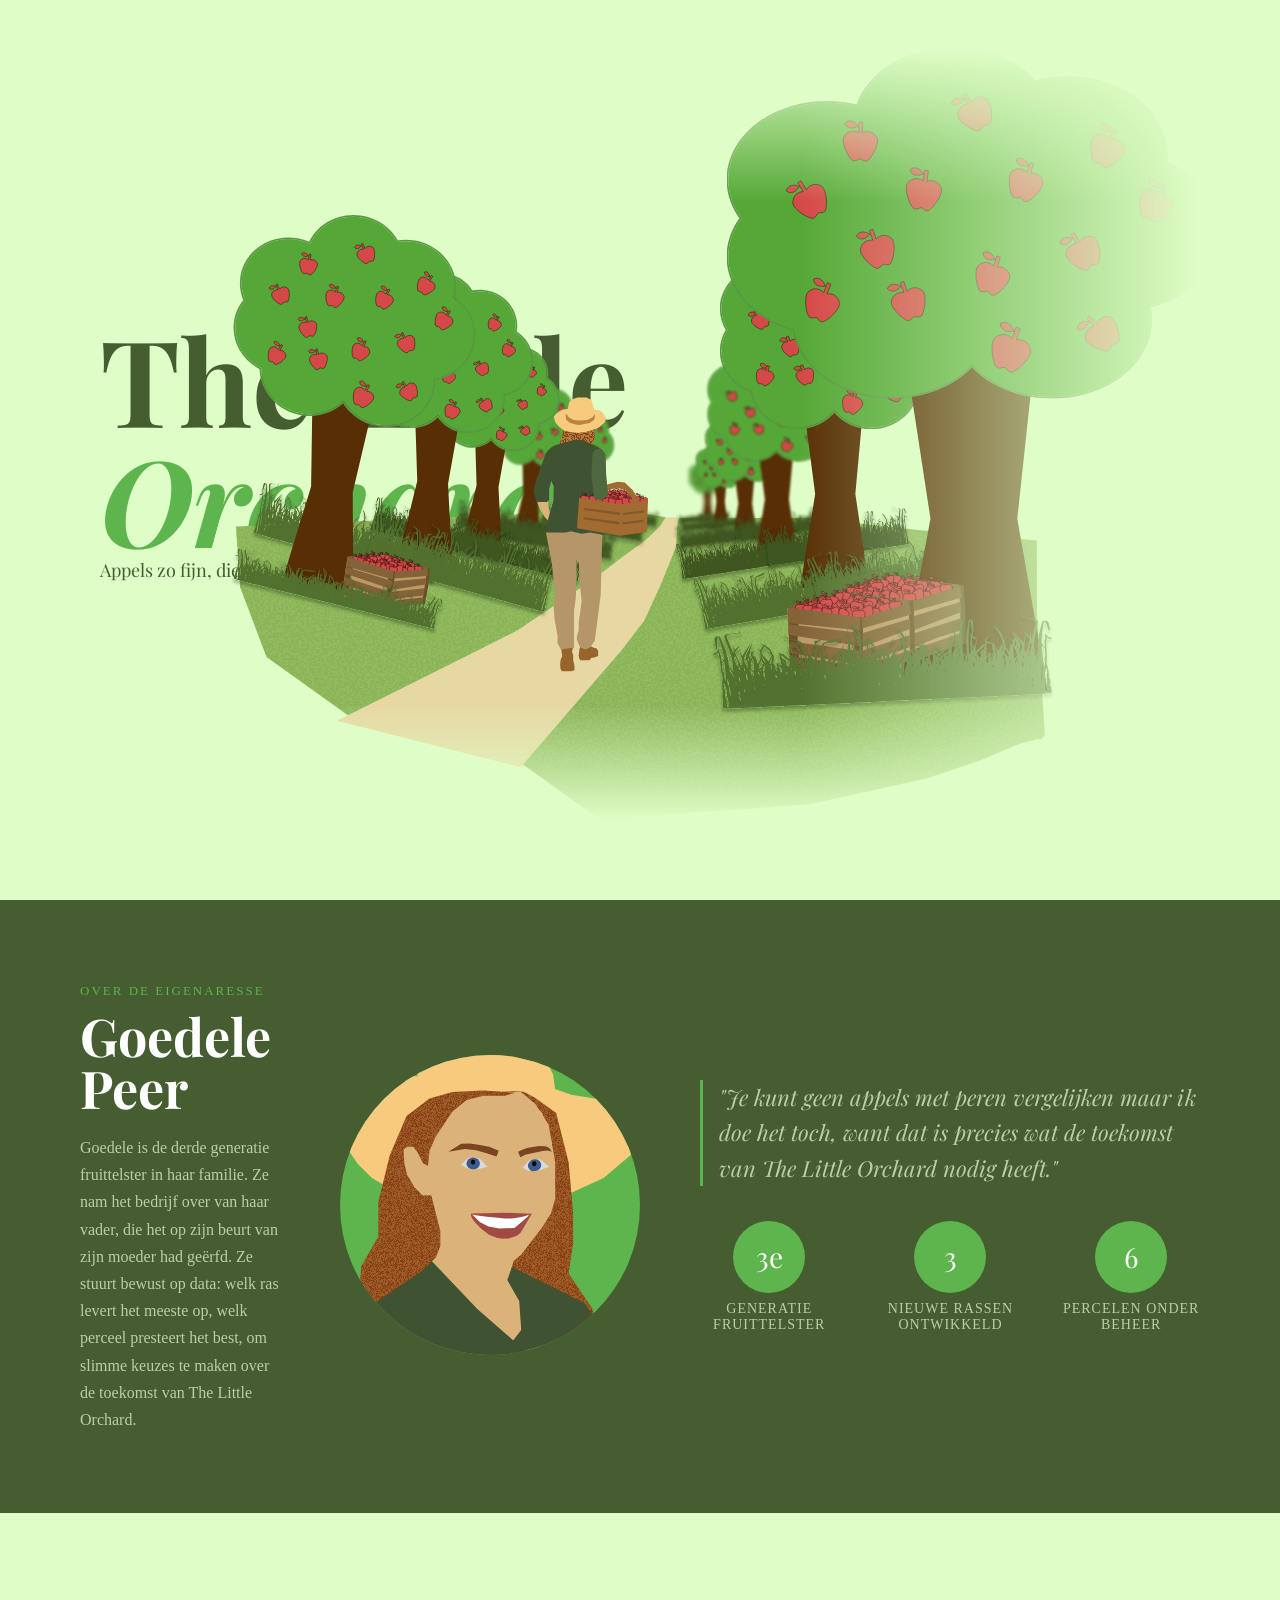
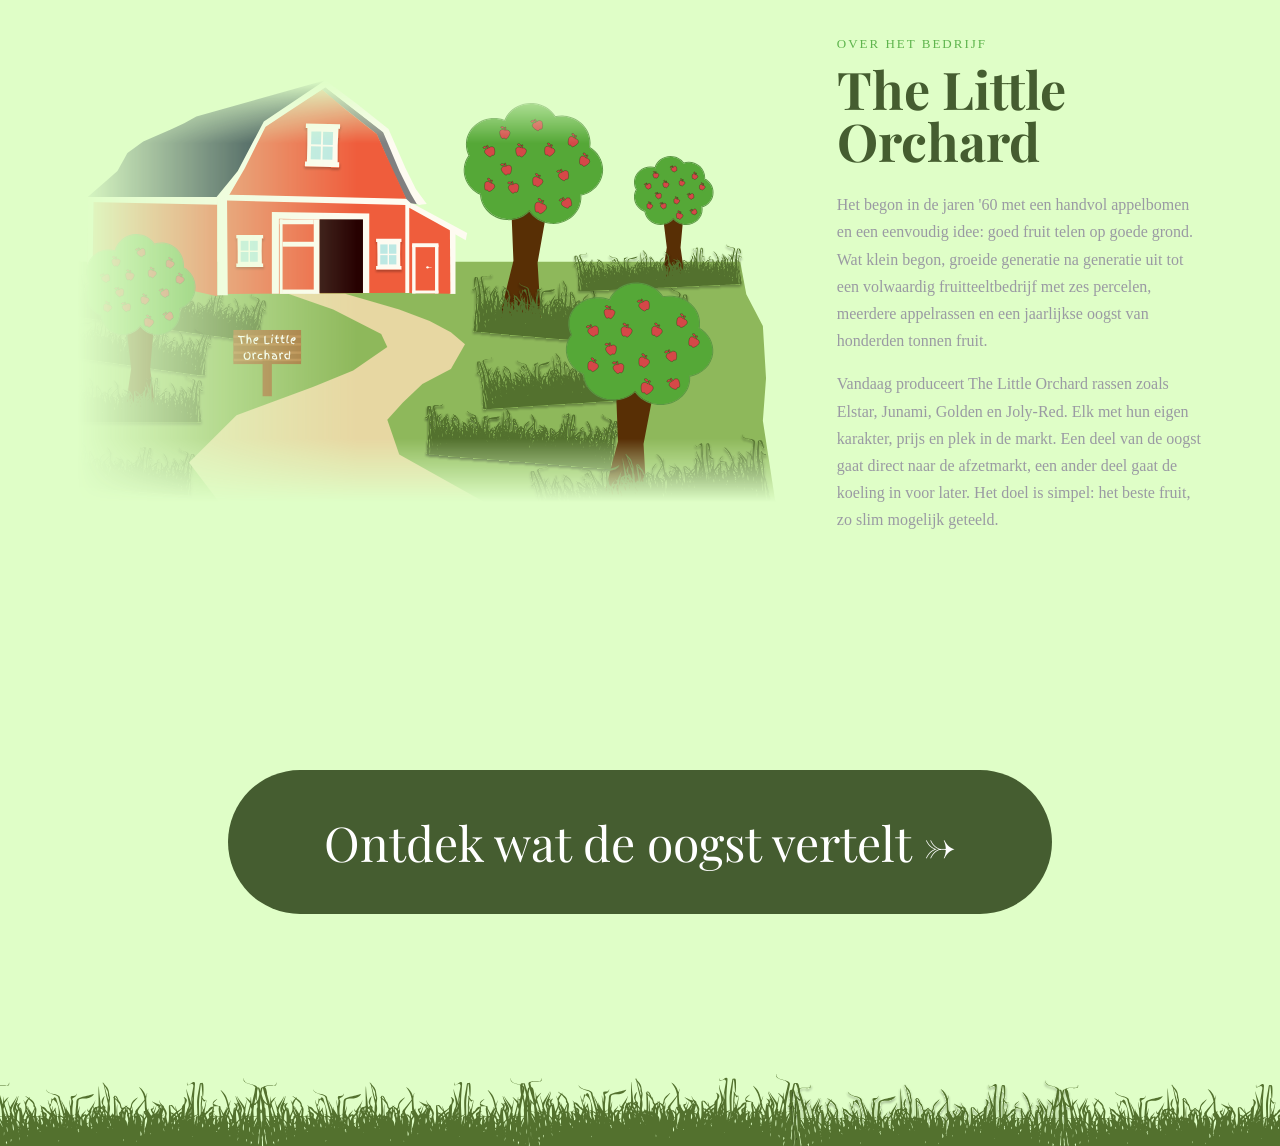
==== commit 135e9032: "Updated OmzetBoom Added 'Omzet', 'Hoeveelheid' and 'Prijs per kg' sort buttons and transition. Chang" ====
--- a/index.html
+++ b/index.html
@@ -57,7 +57,7 @@
     </section>
 
     <section id="visualisation">
-        <a href="mainpage.html" id="visualisation-btn">Bekijk de data →</a>
+        <a href="mainpage.html" id="visualisation-btn">Ontdek wat de oogst vertelt →</a>
     </section>
     <img src="img/grass.svg" id="grass" draggable="false">
 </body>
--- a/css/style.css
+++ b/css/style.css
@@ -35,7 +35,7 @@
     position: absolute;
     right: 80px;
     bottom: 80px;
-    width: 1000px;
+    width: clamp(1000px, 55vw, 1400px);
     mask-image:
         linear-gradient(to left, transparent 0%, black 40%),
         linear-gradient(to bottom, transparent 0%, black 20%),
